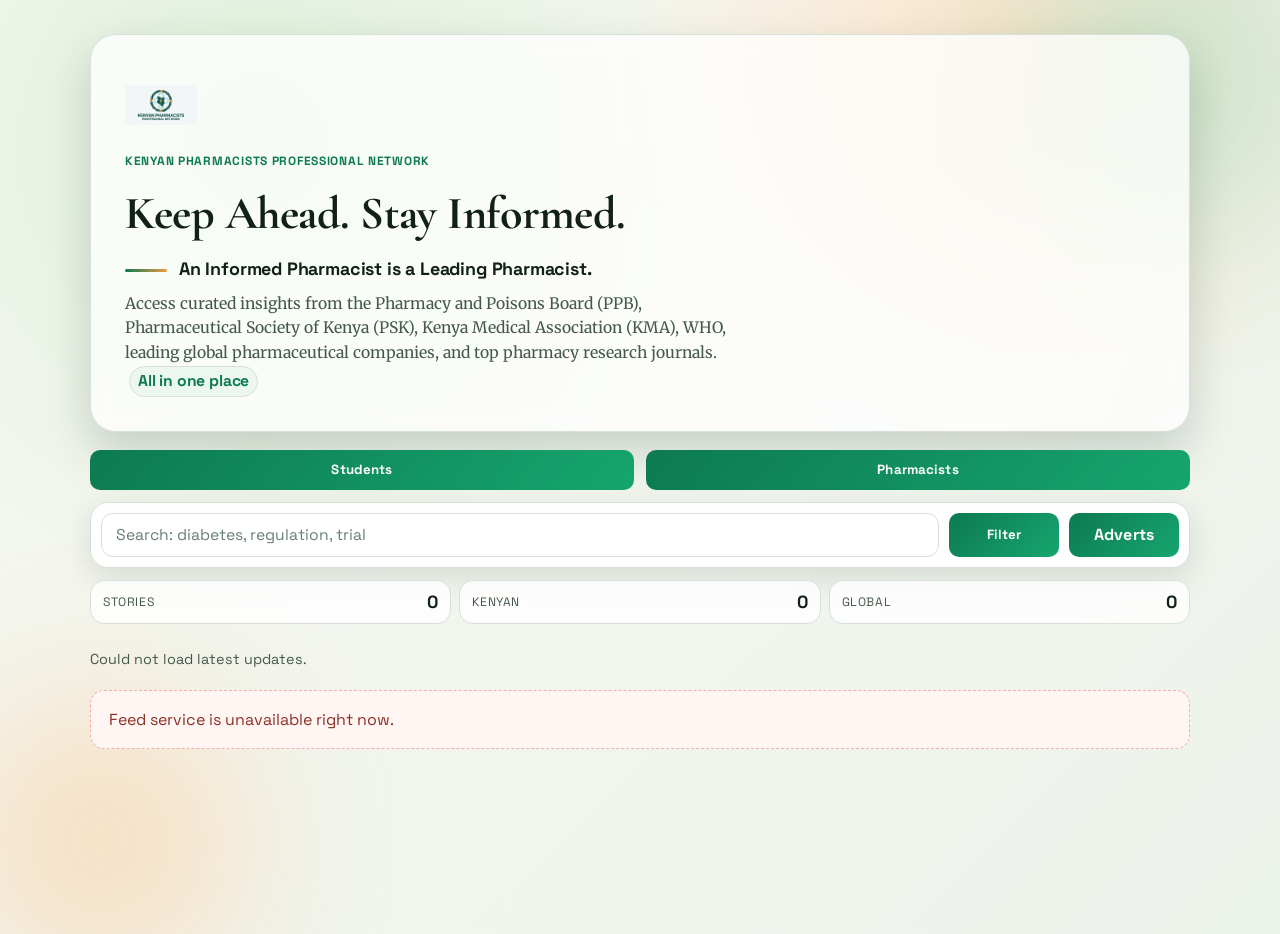
==== index.html @ 062c980a "Initial commit" ====
<!doctype html>
<html lang="en">
  <head>
    <meta charset="UTF-8" />
    <meta name="viewport" content="width=device-width, initial-scale=1.0" />
    <title>Kenyan Pharmacists Professional Network</title>
    <link rel="icon" type="image/x-icon" href="logo/logo.ico" />
    <link rel="icon" type="image/png" sizes="32x32" href="logo/logo.png" />
    <link rel="apple-touch-icon" href="logo/logo.png" />
    <link rel="stylesheet" href="styles.css" />
  </head>
  <body class="is-loading">
    <div id="preloader" class="preloader" aria-hidden="true">
      <div class="preloader-panel">
        <p class="preloader-kicker">Kenyan Pharmacists Network</p>
        <h2>Preparing live pharmacy intelligence</h2>
        <div class="preloader-track" role="presentation">
          <span class="preloader-fill"></span>
        </div>
      </div>
    </div>

    <div id="scrollProgress" class="scroll-progress" aria-hidden="true"></div>
    <div class="bg-shape bg-shape-1"></div>
    <div class="bg-shape bg-shape-2"></div>

    <header class="hero reveal-block">
      <div class="site-brand" aria-label="Site brand">
        <img class="site-brand-logo" src="logo/logo.png" alt="Kenyan Pharmacists Professional Network logo" width="48" height="48" />
      </div>
      <p class="hero-kicker">Kenyan Pharmacists Professional Network</p>
      <h1>Keep Ahead. Stay Informed.</h1>
      <h2>An Informed Pharmacist is a Leading Pharmacist.</h2>
      <p class="hero-text">
        Access curated insights from the Pharmacy and Poisons Board (PPB), Pharmaceutical Society of Kenya (PSK), Kenya Medical Association (KMA), WHO, leading global pharmaceutical companies, and top pharmacy research journals.<span class="hero-highlight">All in one place</span>
      </p>

    </header>

    <section class="entry-row reveal-block" aria-label="Student and pharmacist resources">
      <section class="student-entry" aria-label="Student resources">
        <button
          id="studentsToggleBtn"
          class="btn btn-students"
          type="button"
          aria-expanded="false"
          aria-controls="studentsPanel"
        >
          Students
        </button>

        <div id="studentsPanel" class="students-panel" hidden>
          <p class="students-kicker">Student quick links</p>
          <div class="students-grid">
            <a
              class="students-link"
              href="https://kephsaresearchhub.co.ke"
              target="_blank"
              rel="noopener noreferrer"
            >
              <span class="students-title">KEPhSA Research Hub</span>
              <span class="students-desc">Research updates, student resources, and pharmacy insights.</span>
            </a>

            <a class="students-link" href="https://kephsa.com" target="_blank" rel="noopener noreferrer">
              <span class="students-title">KEPhSA</span>
              <span class="students-desc">Official site for news, initiatives, and membership information.</span>
            </a>
          </div>
        </div>
      </section>

      <section class="student-entry" aria-label="Pharmacist resources">
        <button
          id="pharmacistsToggleBtn"
          class="btn btn-students"
          type="button"
          aria-expanded="false"
          aria-controls="pharmacistsPanel"
        >
          Pharmacists
        </button>

        <div id="pharmacistsPanel" class="students-panel" hidden>
          <p class="students-kicker">Pharmacist quick links</p>
          <div class="students-grid">
            <a class="students-link" href="https://psk.or.ke" target="_blank" rel="noopener noreferrer">
              <span class="students-title">Pharmaceutical Society of Kenya (PSK)</span>
              <span class="students-desc">Professional updates, events, and member resources.</span>
            </a>

            <a
              class="students-link"
              href="https://web.pharmacyboardkenya.org/"
              target="_blank"
              rel="noopener noreferrer"
            >
              <span class="students-title">Pharmacy and Poisons Board (PPB)</span>
              <span class="students-desc">Regulatory portal and official board information.</span>
            </a>

            <a class="students-link" href="https://kpa.or.ke/" target="_blank" rel="noopener noreferrer">
              <span class="students-title">Kenya Pharmaceutical Association (KPA)</span>
              <span class="students-desc">Industry news, advocacy, and sector initiatives.</span>
            </a>
          </div>
        </div>
      </section>
    </section>

    <main class="container reveal-block">
      <section class="toolbar reveal-block" aria-label="Search and filters">
        <div class="toolbar-search-wrap">
          <label class="sr-only" for="searchInput">Search</label>
          <input id="searchInput" class="toolbar-search" type="text" placeholder="Search: diabetes, regulation, trial" />
        </div>
        <button id="filterToggleBtn" class="btn btn-filter" type="button" aria-expanded="false" aria-controls="filterMenu">
          Filter
        </button>

        <a class="btn btn-filter" href="adverts.html">Adverts</a>

        <div id="filterMenu" class="filter-menu" role="dialog" aria-label="Filter options" hidden>
          <div class="filter-menu-head">
            <p class="controls-kicker">Filter by</p>
            <button id="closeFilterBtn" class="menu-close" type="button" aria-label="Close filters">Close</button>
          </div>

          <div class="filter-grid">
            <div class="field">
              <label for="categorySelect">Category</label>
              <select id="categorySelect">
                <option value="all">All categories</option>
              </select>
            </div>

            <div class="field">
              <label for="sourceSelect">Source</label>
              <select id="sourceSelect">
                <option value="all">All sources</option>
              </select>
            </div>

            <div class="field">
              <label for="regionSelect">Region</label>
              <select id="regionSelect">
                <option value="all">Kenyan + Global</option>
                <option value="kenyan">Kenyan</option>
                <option value="global">Global</option>
              </select>
            </div>

            <div class="field">
              <label for="dateFromInput">
                From date
                <span class="label-hint">dd/mm/yyyy</span>
              </label>
              <input id="dateFromInput" type="date" />
            </div>

            <div class="field">
              <label for="dateToInput">
                To date
                <span class="label-hint">dd/mm/yyyy</span>
              </label>
              <input id="dateToInput" type="date" />
            </div>
          </div>

          <div class="filter-actions">
            <button id="resetFiltersBtn" class="btn btn-ghost" type="button">Reset</button>
            <button id="applyFiltersBtn" class="btn" type="button">Apply filters</button>
          </div>
        </div>
      </section>

      <section class="quick-meta reveal-block" aria-label="Feed insights">
        <div class="meta-pill">
          <span class="meta-label">Stories</span>
          <strong id="storyCount">0</strong>
        </div>
        <div class="meta-pill">
          <span class="meta-label">Kenyan</span>
          <strong id="kenyanCount">0</strong>
        </div>
        <div class="meta-pill">
          <span class="meta-label">Global</span>
          <strong id="globalCount">0</strong>
        </div>
      </section>

      <section class="status-row reveal-block">
        <p id="statusText">Loading latest updates...</p>
        <p id="updatedText"></p>
      </section>

      <section id="newsFeed" class="news-grid reveal-block" aria-live="polite"></section>
    </main>

    <template id="cardTemplate">
      <article class="news-card">
        <div class="card-top">
          <span class="category"></span>
          <time class="published"></time>
        </div>
        <h2 class="title"></h2>
        <p class="overview"></p>
        <div class="card-bottom">
          <span class="source-line">
            <span class="source"></span>
            <span class="region"></span>
          </span>
          <a class="read-link" target="_blank" rel="noopener noreferrer">Read story</a>
        </div>
      </article>
    </template>

    <button id="backToTopBtn" class="back-to-top" type="button" aria-label="Back to top">
      Top
    </button>

    <script src="app.js"></script>
  </body>
</html>
---- styles.css ----
@import url("https://fonts.googleapis.com/css2?family=Space+Grotesk:wght@400;500;700&family=Merriweather:wght@400;700&family=Cormorant+Garamond:wght@600;700&display=swap");

:root {
  --bg: #f6f7f1;
  --bg-alt: #ecf3eb;
  --text: #112018;
  --muted: #45584c;
  --brand: #0d7a52;
  --brand-2: #f09a3e;
  --card: #ffffff;
  --border: #d5e0d8;
  --shadow: 0 10px 30px rgba(16, 44, 28, 0.12);
  --shadow-strong: 0 20px 45px rgba(16, 44, 28, 0.18);
  --chip: #edf7f1;
  --kenya-accent: #0f8f5d;
  --global-accent: #1575bf;
  --radius-xl: 26px;
  --radius-lg: 18px;
  --radius-md: 14px;
  --space-xs: 8px;
  --space-sm: 12px;
  --space-md: 18px;
  --space-lg: 26px;
  --space-xl: 38px;
}

* {
  box-sizing: border-box;
}

body {
  margin: 0;
  min-height: 100vh;
  font-family: "Space Grotesk", sans-serif;
  color: var(--text);
  background:
    radial-gradient(circle at 20% 15%, #deefd9 0, transparent 35%),
    radial-gradient(circle at 80% 5%, #ffe5cb 0, transparent 30%),
    linear-gradient(135deg, var(--bg), var(--bg-alt));
  position: relative;
  overflow-x: hidden;
}

html {
  scroll-behavior: smooth;
}

body.is-loading {
  overflow: hidden;
}

.scroll-progress {
  position: fixed;
  top: 0;
  left: 0;
  height: 4px;
  width: 0;
  z-index: 30;
  background: linear-gradient(90deg, var(--brand), var(--brand-2));
  box-shadow: 0 2px 12px rgba(13, 122, 82, 0.5);
  transition: width 0.08s linear;
}

.preloader {
  position: fixed;
  inset: 0;
  z-index: 50;
  display: grid;
  place-items: center;
  background:
    radial-gradient(circle at 15% 20%, rgba(154, 218, 185, 0.4) 0, transparent 35%),
    radial-gradient(circle at 80% 12%, rgba(255, 196, 138, 0.45) 0, transparent 33%),
    linear-gradient(135deg, #f7f8f3, #ebf5eb);
  opacity: 1;
  visibility: visible;
  contain: layout paint;
  will-change: opacity;
  transition: opacity 0.55s ease, visibility 0.55s ease;
}

.preloader.is-hidden {
  opacity: 0;
  visibility: hidden;
  pointer-events: none;
}

.preloader-panel {
  width: min(520px, 90vw);
  padding: 28px;
  border-radius: 20px;
  border: 1px solid var(--border);
  background: rgba(255, 255, 255, 0.86);
  box-shadow: var(--shadow-strong);
  will-change: transform, opacity;
  transform: translateZ(0);
  animation: rise 0.8s cubic-bezier(0.2, 0.9, 0.2, 1);
}

.preloader-kicker {
  margin: 0 0 8px;
  text-transform: uppercase;
  letter-spacing: 0.09em;
  color: var(--brand);
  font-weight: 700;
  font-size: 0.72rem;
}

.preloader-panel h2 {
  margin: 0 0 16px;
  font-size: clamp(1.05rem, 2.4vw, 1.6rem);
}

.preloader-track {
  width: 100%;
  height: 10px;
  border-radius: 999px;
  background: #e6efe8;
  border: 1px solid #d4e2d7;
  overflow: hidden;
}

.preloader-fill {
  display: block;
  height: 100%;
  width: 35%;
  border-radius: inherit;
  background: linear-gradient(90deg, var(--brand), #2abb86, var(--brand-2));
  will-change: transform;
  transform: translateZ(0);
  animation: loadSweep 1.2s linear infinite;
}

.preloader.is-hidden .preloader-fill {
  animation: none;
}

.bg-shape {
  position: fixed;
  z-index: -1;
  border-radius: 999px;
  filter: blur(80px);
  opacity: 0.45;
  animation: drift 14s ease-in-out infinite alternate;
}

.bg-shape-1 {
  width: 320px;
  height: 320px;
  background: #9adab9;
  top: -80px;
  right: -40px;
}

.bg-shape-2 {
  width: 280px;
  height: 280px;
  background: #ffc48a;
  bottom: -80px;
  left: -40px;
  animation-delay: 2s;
}

.hero {
  width: min(1100px, 92%);
  margin: 34px auto 18px;
  padding: clamp(22px, 2.8vw, 34px);
  border: 1px solid var(--border);
  background: rgba(255, 255, 255, 0.74);
  backdrop-filter: blur(10px);
  border-radius: var(--radius-xl);
  box-shadow: var(--shadow-strong);
  animation: rise 0.8s ease;
  display: grid;
  gap: 12px;
}

.site-brand {
  display: inline-flex;
  align-items: center;
  gap: 0;
  width: fit-content;
  padding: 0;
}

.site-brand-logo {
  width: clamp(52px, 6vw, 72px);
  height: clamp(52px, 6vw, 72px);
  border-radius: 0;
  object-fit: contain;
  object-position: center;
}

.site-brand-name {
  font-size: 0.82rem;
  font-weight: 700;
  color: var(--brand);
  letter-spacing: 0.01em;
  text-transform: uppercase;
}

.hero-kicker {
  margin: 0 0 var(--space-xs);
  color: var(--brand);
  font-weight: 700;
  letter-spacing: 0.06em;
  text-transform: uppercase;
  font-size: 0.75rem;
}

.hero h1 {
  margin: 0 0 var(--space-xs);
  font-family: "Cormorant Garamond", serif;
  font-size: clamp(2.1rem, 3.6vw, 3.75rem);
  font-weight: 700;
  line-height: 1.06;
  letter-spacing: -0.01em;
  text-wrap: balance;
}

.hero h2 {
  margin: 0;
  font-family: "Space Grotesk", sans-serif;
  font-size: clamp(1.05rem, 1.4vw, 1.5rem);
  font-weight: 700;
  line-height: 1.22;
  letter-spacing: -0.01em;
  color: var(--text);
  position: relative;
}

.hero h2::before {
  content: "";
  display: inline-block;
  width: 42px;
  height: 3px;
  border-radius: 999px;
  background: linear-gradient(90deg, var(--brand), var(--brand-2));
  margin-right: 12px;
  transform: translateY(-3px);
}

.hero-text {
  margin: 0;
  color: var(--muted);
  max-width: 62ch;
  font-family: "Merriweather", serif;
  font-size: 0.98rem;
  line-height: 1.58;
}

.hero-highlight {
  display: inline-block;
  margin-left: 4px;
  padding: 0.12em 0.5em;
  border-radius: 999px;
  background: var(--chip);
  border: 1px solid var(--border);
  color: var(--brand);
  font-family: "Space Grotesk", sans-serif;
  font-weight: 700;
  letter-spacing: -0.01em;
  white-space: nowrap;
}

.container {
  width: min(1100px, 92%);
  margin: 0 auto var(--space-xl);
}

.entry-row {
  width: min(1100px, 92%);
  margin: 0 auto var(--space-sm);
  display: grid;
  grid-template-columns: repeat(2, minmax(0, 1fr));
  gap: 12px;
  align-items: start;
}

.student-entry {
  display: grid;
  justify-items: stretch;
  gap: 12px;
}

.btn-students {
  width: 100%;
  min-width: 0;
  height: 44px;
}

.students-panel {
  width: 100%;
  border: 1px solid var(--border);
  border-radius: var(--radius-lg);
  background: rgba(255, 255, 255, 0.86);
  box-shadow: var(--shadow);
  backdrop-filter: blur(8px);
  padding: 14px;
  animation: controlsSlide 0.25s ease;
}

.students-kicker {
  margin: 0 0 10px;
  text-transform: uppercase;
  letter-spacing: 0.08em;
  font-size: 0.72rem;
  font-weight: 800;
  color: var(--brand);
}

.students-grid {
  display: grid;
  grid-template-columns: repeat(2, minmax(0, 1fr));
  gap: 10px;
}

.students-link {
  display: grid;
  gap: 6px;
  padding: 12px 12px;
  border-radius: 14px;
  background: #fff;
  border: 1px solid rgba(213, 224, 216, 0.9);
  text-decoration: none;
  transition: transform 0.2s ease, box-shadow 0.2s ease, border-color 0.2s ease;
}

.students-link:hover {
  transform: translateY(-2px);
  box-shadow: 0 12px 26px rgba(16, 44, 28, 0.12);
  border-color: rgba(13, 122, 82, 0.35);
}

.students-link:focus-visible {
  outline: 3px solid rgba(13, 122, 82, 0.28);
  outline-offset: 3px;
}

.students-title {
  color: var(--text);
  font-weight: 800;
  letter-spacing: -0.01em;
}

.students-desc {
  color: var(--muted);
  font-size: 0.9rem;
  line-height: 1.5;
}

.toolbar {
  position: static;
  background: rgba(255, 255, 255, 0.86);
  border: 1px solid var(--border);
  border-radius: var(--radius-lg);
  padding: 10px;
  box-shadow: var(--shadow);
  backdrop-filter: blur(8px);
  display: grid;
  grid-template-columns: 1fr auto auto;
  gap: 10px;
  transition: transform 0.22s ease, opacity 0.2s ease;
}

.toolbar-search-wrap {
  min-width: 0;
}

.toolbar-search {
  width: 100%;
  height: 44px;
  border: 1px solid var(--border);
  border-radius: 12px;
  padding: 0 14px;
  background: #fff;
  color: var(--text);
  font-family: inherit;
  font-size: 0.98rem;
}

.toolbar-search::placeholder {
  color: #678073;
}

.filter-menu {
  grid-column: 1 / -1;
  border-top: 1px dashed #d5e6dc;
  padding-top: 12px;
  animation: controlsSlide 0.25s ease;
}

.filter-menu-head {
  display: flex;
  justify-content: space-between;
  align-items: center;
  margin-bottom: 10px;
}

.menu-close {
  border: 1px solid #c8d8ce;
  border-radius: 10px;
  background: #fff;
  color: #2e5142;
  height: 34px;
  padding: 0 12px;
  font-family: inherit;
  font-weight: 600;
  cursor: pointer;
}

.filter-grid {
  display: grid;
  grid-template-columns: repeat(5, minmax(0, 1fr));
  gap: var(--space-sm);
}

.filter-actions {
  margin-top: 12px;
  display: flex;
  justify-content: flex-end;
  gap: 10px;
}

.controls-kicker {
  margin: 0 0 4px;
  text-transform: uppercase;
  letter-spacing: 0.07em;
  font-size: 0.67rem;
  font-weight: 700;
  color: var(--brand);
}

.field {
  display: grid;
  gap: 6px;
  padding: 8px;
  border-radius: 12px;
  background: rgba(255, 255, 255, 0.72);
  border: 1px solid #e3ece6;
  transition: transform 0.2s ease, border-color 0.2s ease, box-shadow 0.2s ease;
}

.field:hover,
.field:focus-within {
  transform: translateY(-1px);
  border-color: #b7d6c3;
  box-shadow: 0 6px 14px rgba(17, 32, 24, 0.08);
}

label {
  display: flex;
  align-items: center;
  justify-content: space-between;
  font-weight: 600;
  font-size: 0.8rem;
  letter-spacing: 0.02em;
  color: #355246;
}

.label-hint {
  font-size: 0.68rem;
  color: #5e7267;
  letter-spacing: 0.03em;
  text-transform: uppercase;
}

input,
select {
  height: 40px;
  border: 1px solid var(--border);
  border-radius: 10px;
  padding: 0 12px;
  background: #fff;
  color: var(--text);
  font-family: inherit;
  font-size: 0.92rem;
  transition: border-color 0.2s ease, box-shadow 0.2s ease;
}

input:focus,
select:focus {
  outline: none;
  border-color: #86c9ab;
  box-shadow: 0 0 0 3px rgba(95, 186, 141, 0.22);
}

.btn {
  display: inline-grid;
  place-items: center;
  text-decoration: none;
  align-self: center;
  height: 40px;
  min-width: 130px;
  border: 0;
  border-radius: 10px;
  font-family: inherit;
  font-weight: 700;
  letter-spacing: 0.01em;
  background: linear-gradient(135deg, var(--brand), #16a56f);
  color: #fff;
  cursor: pointer;
  transition: transform 0.2s ease, filter 0.2s ease;
  margin-bottom: 0;
}

.btn:hover {
  transform: translateY(-1px);
  filter: brightness(1.04);
}

.btn:active {
  transform: translateY(0);
}

.btn-filter {
  min-width: 110px;
  height: 44px;
}

.btn-ghost {
  background: #fff;
  color: #1d4736;
  border: 1px solid #bfd6c8;
}

.sr-only {
  position: absolute;
  width: 1px;
  height: 1px;
  padding: 0;
  margin: -1px;
  overflow: hidden;
  clip: rect(0, 0, 0, 0);
  border: 0;
}

.status-row {
  margin: var(--space-sm) 0 var(--space-xs);
  display: flex;
  justify-content: space-between;
  gap: var(--space-sm);
  flex-wrap: wrap;
  color: var(--muted);
  font-size: 0.9rem;
}

.quick-meta {
  margin-top: var(--space-sm);
  display: grid;
  grid-template-columns: repeat(3, minmax(0, 1fr));
  gap: var(--space-xs);
}

.meta-pill {
  background: rgba(255, 255, 255, 0.8);
  border: 1px solid var(--border);
  border-radius: var(--radius-md);
  padding: 10px 12px;
  display: flex;
  justify-content: space-between;
  align-items: center;
  transition: transform 0.2s ease, box-shadow 0.2s ease;
}

.meta-pill:hover {
  transform: translateY(-2px);
  box-shadow: 0 8px 20px rgba(17, 32, 24, 0.1);
}

.meta-label {
  font-size: 0.76rem;
  text-transform: uppercase;
  letter-spacing: 0.05em;
  color: var(--muted);
}

.meta-pill strong {
  font-size: 1.1rem;
}

.news-grid {
  display: grid;
  grid-template-columns: repeat(3, minmax(0, 1fr));
  gap: var(--space-sm);
  align-items: start;
}

.news-card {
  background: var(--card);
  border: 1px solid var(--border);
  border-top: 3px solid #bfd8ca;
  border-radius: var(--radius-lg);
  padding: clamp(16px, 1.8vw, 22px);
  display: grid;
  grid-template-rows: auto auto 1fr auto;
  gap: 10px;
  box-shadow: var(--shadow);
  opacity: 0;
  transform: translateY(16px) scale(0.985);
  transition: transform 0.38s ease, opacity 0.38s ease, box-shadow 0.25s ease, border-color 0.25s ease;
}

.news-card.in-view {
  opacity: 1;
  transform: translateY(0) scale(1);
}

.news-card:hover {
  transform: translateY(-4px);
  box-shadow: var(--shadow-strong);
  border-color: rgba(69, 88, 76, 0.28);
}

.news-card:focus-within {
  box-shadow: var(--shadow-strong);
  border-color: rgba(13, 122, 82, 0.45);
}

.news-card:nth-child(3n + 2) {
  margin-top: 10px;
}

.news-card:nth-child(3n + 3) {
  margin-top: 18px;
}

.news-card.region-kenyan {
  border-top-color: var(--kenya-accent);
}

.news-card.region-global {
  border-top-color: var(--global-accent);
}

.news-card.category-research {
  background: linear-gradient(180deg, #fbfefc 0%, #ffffff 36%);
}

.news-card.category-kenya-industry,
.news-card.category-kenya-regulators,
.news-card.category-kenya-professional-bodies {
  background: linear-gradient(180deg, #f8fdf9 0%, #ffffff 32%);
}

.card-top,
.card-bottom {
  display: flex;
  align-items: center;
  justify-content: space-between;
  gap: var(--space-xs);
}

.card-top {
  flex-wrap: wrap;
  row-gap: 6px;
}

.card-bottom {
  align-self: end;
  padding-top: 10px;
  border-top: 1px solid rgba(213, 224, 216, 0.8);
}

.category {
  display: inline-block;
  font-size: 0.7rem;
  font-weight: 700;
  letter-spacing: 0.05em;
  text-transform: uppercase;
  background: #dff3e9;
  color: #0f6f4b;
  padding: 5px 8px;
  border-radius: 999px;
}

.published,
.source,
.region {
  font-size: 0.76rem;
  color: var(--muted);
}

.source-line {
  display: inline-flex;
  align-items: center;
  gap: 8px;
}

.region {
  text-transform: uppercase;
  letter-spacing: 0.03em;
  font-size: 0.7rem;
  font-weight: 700;
  color: #0f6f4b;
  background: var(--chip);
  border: 1px solid #cde4d6;
  border-radius: 999px;
  padding: 4px 7px;
}

.title {
  margin: 0;
  font-size: clamp(1.08rem, 1.15vw, 1.3rem);
  font-weight: 700;
  line-height: 1.22;
  letter-spacing: -0.01em;
  text-wrap: balance;
}

.overview {
  margin: 0;
  color: #2a3d32;
  font-family: "Merriweather", serif;
  font-size: 0.88rem;
  line-height: 1.6;
  text-wrap: pretty;
}

.read-link {
  text-decoration: none;
  color: #0f6f4b;
  font-weight: 700;
  position: relative;
}

.read-link:focus-visible {
  outline: 3px solid rgba(13, 122, 82, 0.32);
  outline-offset: 3px;
  border-radius: 8px;
}

.read-link:hover {
  text-decoration: underline;
}

.back-to-top {
  position: fixed;
  right: 18px;
  bottom: 18px;
  border: 1px solid #b6d7c4;
  background: rgba(255, 255, 255, 0.9);
  color: #0f6f4b;
  font-weight: 700;
  border-radius: 999px;
  width: 52px;
  height: 52px;
  cursor: pointer;
  box-shadow: var(--shadow);
  z-index: 12;
  opacity: 0;
  transform: translateY(10px);
  pointer-events: none;
  transition: opacity 0.25s ease, transform 0.25s ease;
}

.back-to-top.is-visible {
  opacity: 1;
  transform: translateY(0);
  pointer-events: auto;
}

.reveal-block {
  opacity: 0;
  transform: translateY(16px);
  transition: opacity 0.55s ease, transform 0.55s ease;
}

.reveal-block.in-view {
  opacity: 1;
  transform: translateY(0);
}

.empty,
.error {
  grid-column: 1 / -1;
  border-radius: var(--radius-md);
  padding: var(--space-md);
  border: 1px dashed var(--border);
  background: #fff;
  color: var(--muted);
}

.error {
  border-color: #efb0a8;
  background: #fff5f3;
  color: #8b3024;
}

@keyframes rise {
  from {
    transform: translateY(10px);
    opacity: 0;
  }
  to {
    transform: translateY(0);
    opacity: 1;
  }
}

@keyframes drift {
  from {
    transform: translateY(0) translateX(0);
  }
  to {
    transform: translateY(20px) translateX(-16px);
  }
}

@keyframes loadSweep {
  from {
    transform: translate3d(-140%, 0, 0);
  }
  to {
    transform: translate3d(320%, 0, 0);
  }
}

@keyframes controlsSlide {
  from {
    opacity: 0;
    transform: translateY(8px);
  }
  to {
    opacity: 1;
    transform: translateY(0);
  }
}

@media (prefers-reduced-motion: reduce) {
  html {
    scroll-behavior: auto;
  }

  *,
  *::before,
  *::after {
    animation: none !important;
    transition: none !important;
  }

  .reveal-block,
  .news-card {
    opacity: 1;
    transform: none;
  }
}

@media (max-width: 980px) {
  .hero {
    margin-top: 24px;
  }

  .filter-grid {
    grid-template-columns: repeat(3, minmax(0, 1fr));
  }

  .filter-actions {
    justify-content: stretch;
  }

  .filter-actions .btn {
    flex: 1;
  }

  .back-to-top {
    right: 14px;
    bottom: 14px;
  }

  .quick-meta {
    grid-template-columns: 1fr;
  }

  .news-grid {
    grid-template-columns: repeat(2, minmax(0, 1fr));
  }

  .news-card:nth-child(3n + 2),
  .news-card:nth-child(3n + 3) {
    margin-top: 0;
  }

  .news-card:nth-child(even) {
    margin-top: 10px;
  }
}

@media (max-width: 720px) {
  .hero {
    padding: 20px;
    border-radius: var(--radius-lg);
  }

  .site-brand {
    gap: 0;
    padding: 0;
  }

  .site-brand-logo {
    width: 52px;
    height: 52px;
  }

  .site-brand-name {
    font-size: 0.72rem;
  }

  .entry-row {
    grid-template-columns: 1fr;
  }

  .students-grid {
    grid-template-columns: 1fr;
  }

  .toolbar {
    grid-template-columns: 1fr;
    position: static;
  }

  .btn-filter {
    width: 100%;
  }

  .filter-grid {
    grid-template-columns: 1fr;
  }

  .field {
    padding: 8px;
  }

  .news-grid {
    grid-template-columns: 1fr;
  }

  .news-card:nth-child(even) {
    margin-top: 0;
  }
}
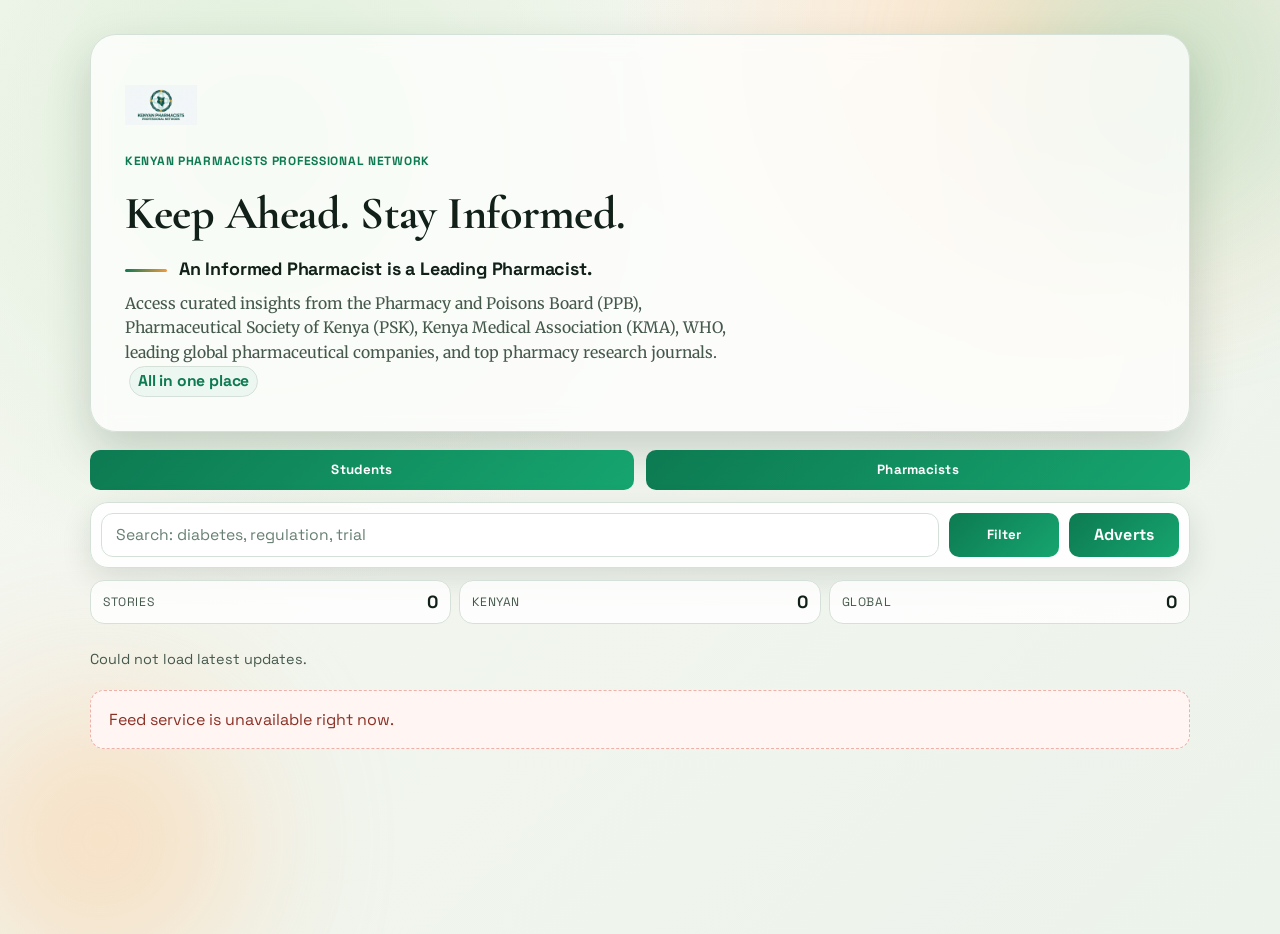
==== commit c64f8c98: "Enhance UI performance and responsiveness with viewport-based optimizations and improved loading beh" ====
--- a/index.html
+++ b/index.html
@@ -4,6 +4,9 @@
     <meta charset="UTF-8" />
     <meta name="viewport" content="width=device-width, initial-scale=1.0" />
     <title>Kenyan Pharmacists Professional Network</title>
+    <link rel="preconnect" href="https://fonts.googleapis.com" />
+    <link rel="preconnect" href="https://fonts.gstatic.com" crossorigin />
+    <link rel="stylesheet" href="https://fonts.googleapis.com/css2?family=Space+Grotesk:wght@400;500;700&family=Merriweather:wght@400;700&family=Cormorant+Garamond:wght@600;700&display=swap" />
     <link rel="icon" type="image/x-icon" href="logo/logo.ico" />
     <link rel="icon" type="image/png" sizes="32x32" href="logo/logo.png" />
     <link rel="apple-touch-icon" href="logo/logo.png" />
@@ -219,6 +222,6 @@
       Top
     </button>
 
-    <script src="app.js"></script>
+    <script src="app.js" defer></script>
   </body>
 </html>
--- a/styles.css
+++ b/styles.css
@@ -1,5 +1,3 @@
-@import url("https://fonts.googleapis.com/css2?family=Space+Grotesk:wght@400;500;700&family=Merriweather:wght@400;700&family=Cormorant+Garamond:wght@600;700&display=swap");
-
 :root {
   --bg: #f6f7f1;
   --bg-alt: #ecf3eb;
@@ -595,6 +593,8 @@
   grid-template-rows: auto auto 1fr auto;
   gap: 10px;
   box-shadow: var(--shadow);
+  content-visibility: auto;
+  contain-intrinsic-size: 280px;
   opacity: 0;
   transform: translateY(16px) scale(0.985);
   transition: transform 0.38s ease, opacity 0.38s ease, box-shadow 0.25s ease, border-color 0.25s ease;
@@ -886,6 +886,16 @@
 }
 
 @media (max-width: 720px) {
+  .bg-shape {
+    display: none;
+  }
+
+  .hero,
+  .students-panel,
+  .toolbar {
+    backdrop-filter: none;
+  }
+
   .hero {
     padding: 20px;
     border-radius: var(--radius-lg);
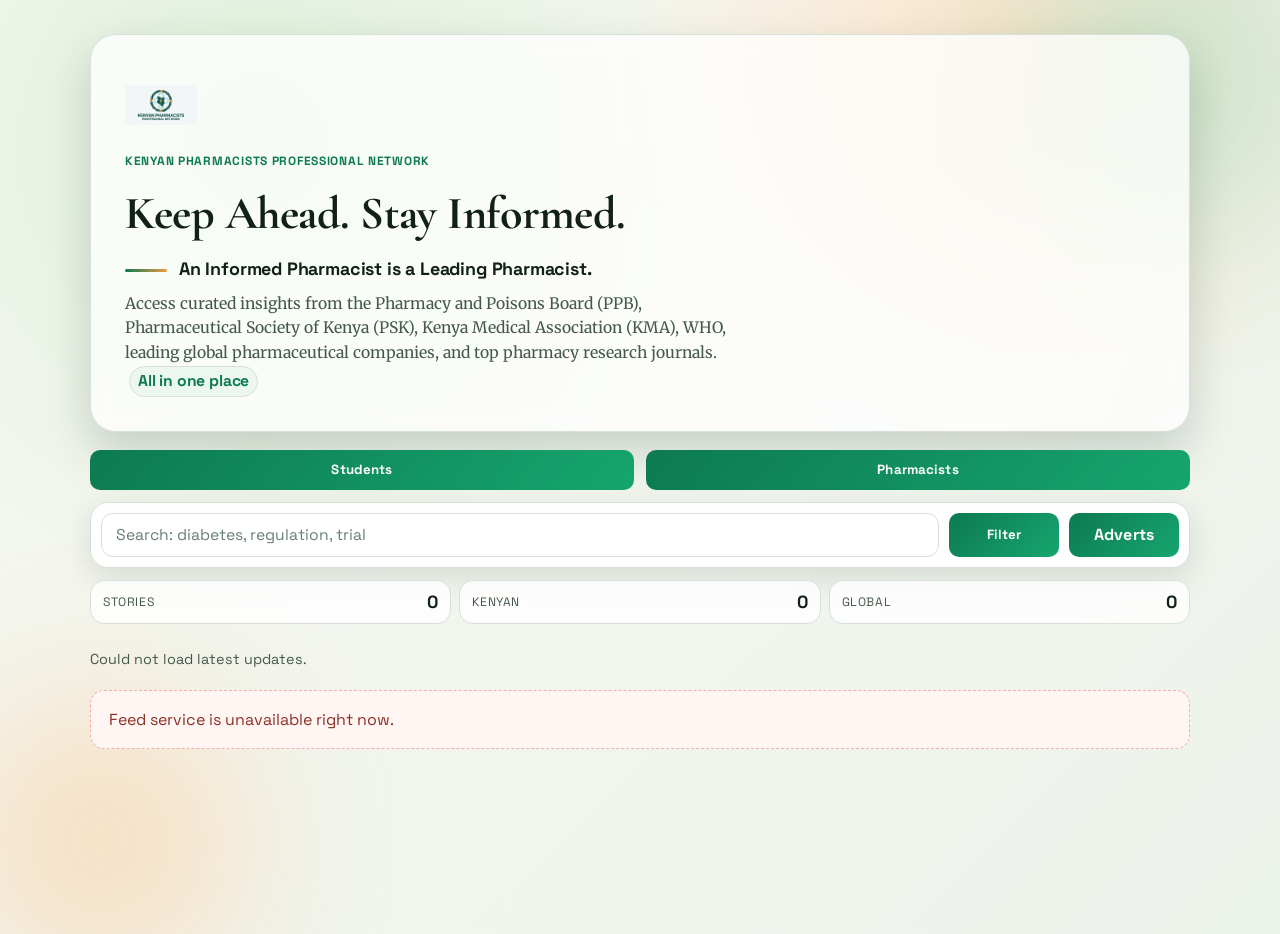
==== commit 8d5254a5: "Sync frontend from public" ====
--- a/index.html
+++ b/index.html
@@ -11,6 +11,13 @@
     <link rel="icon" type="image/png" sizes="32x32" href="logo/logo.png" />
     <link rel="apple-touch-icon" href="logo/logo.png" />
     <link rel="stylesheet" href="styles.css" />
+    <script type="text/javascript">
+    (function(c,l,a,r,i,t,y){
+        c[a]=c[a]||function(){(c[a].q=c[a].q||[]).push(arguments)};
+        t=l.createElement(r);t.async=1;t.src="https://www.clarity.ms/tag/"+i;
+        y=l.getElementsByTagName(r)[0];y.parentNode.insertBefore(t,y);
+    })(window, document, "clarity", "script", "vz3d95rsrb");
+</script>
   </head>
   <body class="is-loading">
     <div id="preloader" class="preloader" aria-hidden="true">
--- a/styles.css
+++ b/styles.css
@@ -770,6 +770,17 @@
   transform: translateY(0);
 }
 
+body.compact-ui .reveal-block,
+body.compact-ui .news-card {
+  opacity: 1;
+  transform: none;
+  transition: none;
+}
+
+body.compact-ui .news-card {
+  box-shadow: 0 5px 14px rgba(16, 44, 28, 0.1);
+}
+
 .empty,
 .error {
   grid-column: 1 / -1;
@@ -886,6 +897,17 @@
 }
 
 @media (max-width: 720px) {
+  html {
+    scroll-behavior: auto;
+  }
+
+  *,
+  *::before,
+  *::after {
+    animation: none !important;
+    transition: none !important;
+  }
+
   .bg-shape {
     display: none;
   }
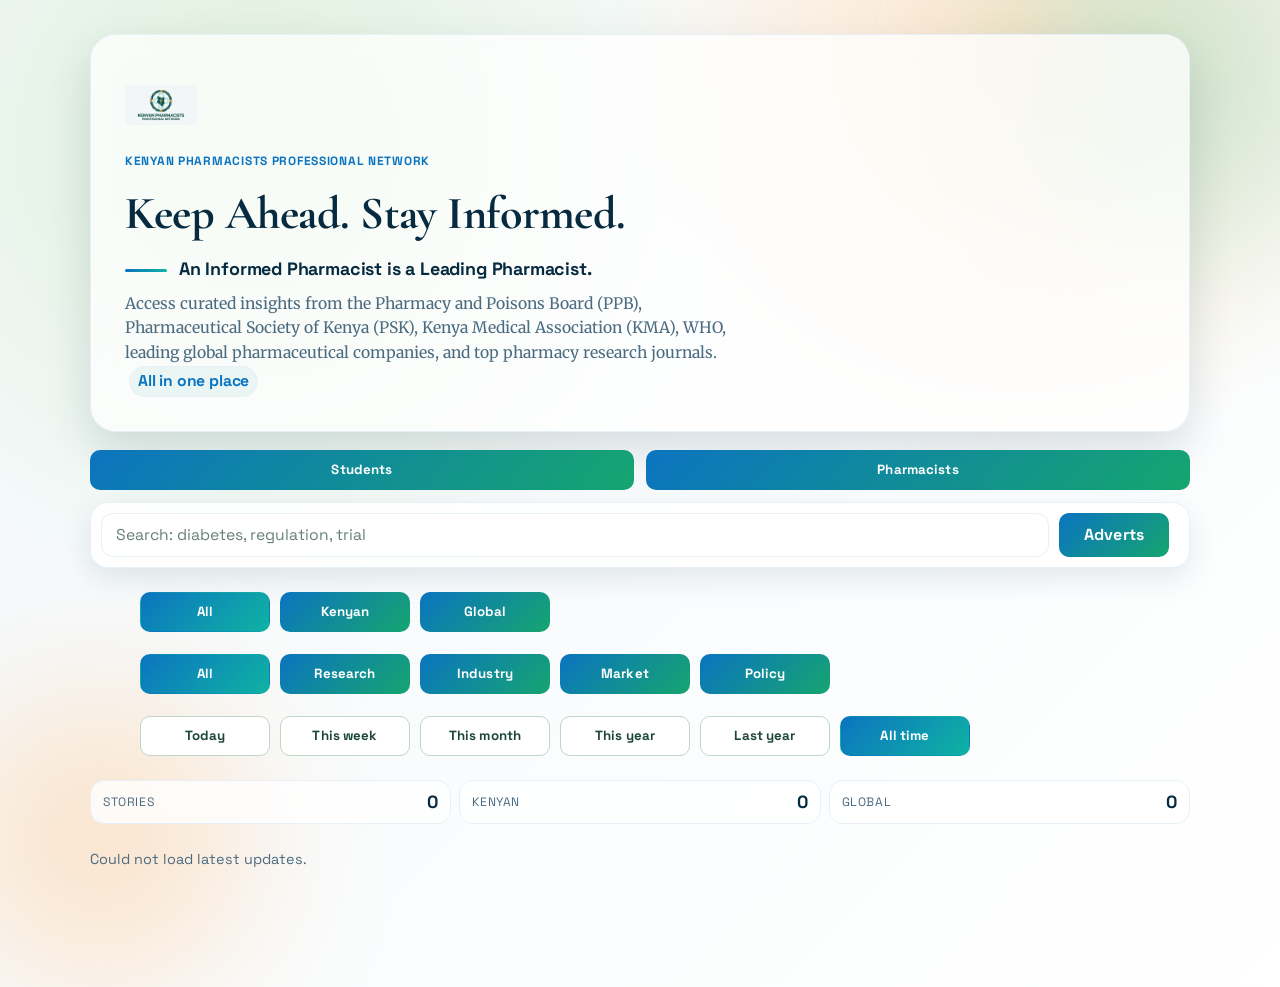
==== commit 09cb9590: "Add view count feature to adverts and news articles; remove preloader" ====
--- a/index.html
+++ b/index.html
@@ -3,6 +3,7 @@
   <head>
     <meta charset="UTF-8" />
     <meta name="viewport" content="width=device-width, initial-scale=1.0" />
+    <meta name="google-site-verification" content="-vKvIBFCNK1CF0ZwNQmNZYf9mYowX4U1xQOjuagtG-M" />
     <title>Kenyan Pharmacists Professional Network</title>
     <link rel="preconnect" href="https://fonts.googleapis.com" />
     <link rel="preconnect" href="https://fonts.gstatic.com" crossorigin />
@@ -19,17 +20,7 @@
     })(window, document, "clarity", "script", "vz3d95rsrb");
 </script>
   </head>
-  <body class="is-loading">
-    <div id="preloader" class="preloader" aria-hidden="true">
-      <div class="preloader-panel">
-        <p class="preloader-kicker">Kenyan Pharmacists Network</p>
-        <h2>Preparing live pharmacy intelligence</h2>
-        <div class="preloader-track" role="presentation">
-          <span class="preloader-fill"></span>
-        </div>
-      </div>
-    </div>
-
+  <body>
     <div id="scrollProgress" class="scroll-progress" aria-hidden="true"></div>
     <div class="bg-shape bg-shape-1"></div>
     <div class="bg-shape bg-shape-2"></div>
@@ -124,63 +115,32 @@
           <label class="sr-only" for="searchInput">Search</label>
           <input id="searchInput" class="toolbar-search" type="text" placeholder="Search: diabetes, regulation, trial" />
         </div>
-        <button id="filterToggleBtn" class="btn btn-filter" type="button" aria-expanded="false" aria-controls="filterMenu">
-          Filter
-        </button>
 
         <a class="btn btn-filter" href="adverts.html">Adverts</a>
-
-        <div id="filterMenu" class="filter-menu" role="dialog" aria-label="Filter options" hidden>
-          <div class="filter-menu-head">
-            <p class="controls-kicker">Filter by</p>
-            <button id="closeFilterBtn" class="menu-close" type="button" aria-label="Close filters">Close</button>
-          </div>
-
-          <div class="filter-grid">
-            <div class="field">
-              <label for="categorySelect">Category</label>
-              <select id="categorySelect">
-                <option value="all">All categories</option>
-              </select>
-            </div>
-
-            <div class="field">
-              <label for="sourceSelect">Source</label>
-              <select id="sourceSelect">
-                <option value="all">All sources</option>
-              </select>
-            </div>
-
-            <div class="field">
-              <label for="regionSelect">Region</label>
-              <select id="regionSelect">
-                <option value="all">Kenyan + Global</option>
-                <option value="kenyan">Kenyan</option>
-                <option value="global">Global</option>
-              </select>
-            </div>
-
-            <div class="field">
-              <label for="dateFromInput">
-                From date
-                <span class="label-hint">dd/mm/yyyy</span>
-              </label>
-              <input id="dateFromInput" type="date" />
-            </div>
-
-            <div class="field">
-              <label for="dateToInput">
-                To date
-                <span class="label-hint">dd/mm/yyyy</span>
-              </label>
-              <input id="dateToInput" type="date" />
-            </div>
-          </div>
-
-          <div class="filter-actions">
-            <button id="resetFiltersBtn" class="btn btn-ghost" type="button">Reset</button>
-            <button id="applyFiltersBtn" class="btn" type="button">Apply filters</button>
-          </div>
+      </section>
+
+      <section class="quick-filters reveal-block" aria-label="Quick filters">
+        <div class="filters-row region-filters" role="tablist" aria-label="Region filters">
+          <button type="button" class="btn btn-ghost region-btn" data-region="all">All</button>
+          <button type="button" class="btn region-btn" data-region="kenyan">Kenyan</button>
+          <button type="button" class="btn region-btn" data-region="global">Global</button>
+        </div>
+
+        <div class="filters-row category-filters" role="tablist" aria-label="Category filters">
+          <button type="button" class="btn btn-ghost category-btn" data-category="all">All</button>
+          <button type="button" class="btn category-btn" data-category="research">Research</button>
+          <button type="button" class="btn category-btn" data-category="industry">Industry</button>
+          <button type="button" class="btn category-btn" data-category="market">Market</button>
+          <button type="button" class="btn category-btn" data-category="policy">Policy</button>
+        </div>
+
+        <div class="filters-row date-filters" role="tablist" aria-label="Date presets">
+          <button type="button" class="btn btn-ghost date-btn" data-preset="today">Today</button>
+          <button type="button" class="btn btn-ghost date-btn" data-preset="this-week">This week</button>
+          <button type="button" class="btn btn-ghost date-btn" data-preset="this-month">This month</button>
+          <button type="button" class="btn btn-ghost date-btn" data-preset="this-year">This year</button>
+          <button type="button" class="btn btn-ghost date-btn" data-preset="last-year">Last year</button>
+          <button type="button" class="btn btn-ghost date-btn" data-preset="all-time">All time</button>
         </div>
       </section>
 
@@ -220,6 +180,13 @@
             <span class="source"></span>
             <span class="region"></span>
           </span>
+          <span class="views-line">
+            <svg xmlns="http://www.w3.org/2000/svg" width="16" height="16" viewBox="0 0 24 24" aria-hidden="true" focusable="false">
+              <path fill="currentColor" d="M12 5c-7 0-11 6-11 7s4 7 11 7 11-6 11-7-4-7-11-7zm0 11a4 4 0 1 1 0-8 4 4 0 0 1 0 8z" />
+              <circle cx="12" cy="12" r="2" fill="currentColor" />
+            </svg>
+            <span class="views-count">0</span>
+          </span>
           <a class="read-link" target="_blank" rel="noopener noreferrer">Read story</a>
         </div>
       </article>
--- a/styles.css
+++ b/styles.css
@@ -1,17 +1,17 @@
 :root {
-  --bg: #f6f7f1;
-  --bg-alt: #ecf3eb;
-  --text: #112018;
-  --muted: #45584c;
-  --brand: #0d7a52;
-  --brand-2: #f09a3e;
+  --bg: #f3f8fb;
+  --bg-alt: #ffffff;
+  --text: #062a3f;
+  --muted: #4b6b80;
+  --brand: #0b74c0;
+  --brand-2: #0fb3a3;
   --card: #ffffff;
-  --border: #d5e0d8;
-  --shadow: 0 10px 30px rgba(16, 44, 28, 0.12);
-  --shadow-strong: 0 20px 45px rgba(16, 44, 28, 0.18);
-  --chip: #edf7f1;
-  --kenya-accent: #0f8f5d;
-  --global-accent: #1575bf;
+  --border: #e6f0f6;
+  --shadow: 0 10px 30px rgba(11, 47, 67, 0.10);
+  --shadow-strong: 0 20px 45px rgba(11, 47, 67, 0.14);
+  --chip: #eaf6f4;
+  --kenya-accent: #0b74c0;
+  --global-accent: #0fb3a3;
   --radius-xl: 26px;
   --radius-lg: 18px;
   --radius-md: 14px;
@@ -59,79 +59,6 @@
   transition: width 0.08s linear;
 }
 
-.preloader {
-  position: fixed;
-  inset: 0;
-  z-index: 50;
-  display: grid;
-  place-items: center;
-  background:
-    radial-gradient(circle at 15% 20%, rgba(154, 218, 185, 0.4) 0, transparent 35%),
-    radial-gradient(circle at 80% 12%, rgba(255, 196, 138, 0.45) 0, transparent 33%),
-    linear-gradient(135deg, #f7f8f3, #ebf5eb);
-  opacity: 1;
-  visibility: visible;
-  contain: layout paint;
-  will-change: opacity;
-  transition: opacity 0.55s ease, visibility 0.55s ease;
-}
-
-.preloader.is-hidden {
-  opacity: 0;
-  visibility: hidden;
-  pointer-events: none;
-}
-
-.preloader-panel {
-  width: min(520px, 90vw);
-  padding: 28px;
-  border-radius: 20px;
-  border: 1px solid var(--border);
-  background: rgba(255, 255, 255, 0.86);
-  box-shadow: var(--shadow-strong);
-  will-change: transform, opacity;
-  transform: translateZ(0);
-  animation: rise 0.8s cubic-bezier(0.2, 0.9, 0.2, 1);
-}
-
-.preloader-kicker {
-  margin: 0 0 8px;
-  text-transform: uppercase;
-  letter-spacing: 0.09em;
-  color: var(--brand);
-  font-weight: 700;
-  font-size: 0.72rem;
-}
-
-.preloader-panel h2 {
-  margin: 0 0 16px;
-  font-size: clamp(1.05rem, 2.4vw, 1.6rem);
-}
-
-.preloader-track {
-  width: 100%;
-  height: 10px;
-  border-radius: 999px;
-  background: #e6efe8;
-  border: 1px solid #d4e2d7;
-  overflow: hidden;
-}
-
-.preloader-fill {
-  display: block;
-  height: 100%;
-  width: 35%;
-  border-radius: inherit;
-  background: linear-gradient(90deg, var(--brand), #2abb86, var(--brand-2));
-  will-change: transform;
-  transform: translateZ(0);
-  animation: loadSweep 1.2s linear infinite;
-}
-
-.preloader.is-hidden .preloader-fill {
-  animation: none;
-}
-
 .bg-shape {
   position: fixed;
   z-index: -1;
@@ -140,6 +67,14 @@
   opacity: 0.45;
   animation: drift 14s ease-in-out infinite alternate;
 }
+
+/* Pause background motion while loading to reduce CPU/paint cost */
+body.is-loading .bg-shape {
+  animation-play-state: paused;
+}
+
+/* Preloader SVG logo */
+.preloader-removed { display: none; }
 
 .bg-shape-1 {
   width: 320px;
@@ -410,6 +345,47 @@
   display: grid;
   grid-template-columns: repeat(5, minmax(0, 1fr));
   gap: var(--space-sm);
+}
+
+/* Mobile-first quick filters (region + date presets) */
+.quick-filters {
+  width: min(1100px, 92%);
+  margin: 12px auto;
+  display: grid;
+  gap: 10px;
+}
+
+.filters-row {
+  display: flex;
+  gap: 8px;
+  align-items: center;
+  overflow-x: auto;
+  padding: 6px 6px;
+}
+
+.filters-row::-webkit-scrollbar { height: 8px; }
+
+.region-btn, .date-btn, .category-btn {
+  white-space: nowrap;
+  padding: 8px 12px;
+  border-radius: 10px;
+  border: 1px solid #d6e9df;
+  background: #fff;
+  color: var(--text);
+  font-weight: 700;
+  min-width: 72px;
+}
+
+.region-btn.is-active, .date-btn.is-active, .category-btn.is-active {
+  background: linear-gradient(135deg, var(--brand), var(--brand-2));
+  color: #fff;
+  border-color: transparent;
+}
+
+/* Larger screens: show quick filters as part of toolbar layout */
+@media (min-width: 720px) {
+  .quick-filters { margin: 18px auto; }
+  .filters-row { gap: 10px; }
 }
 
 .filter-actions {
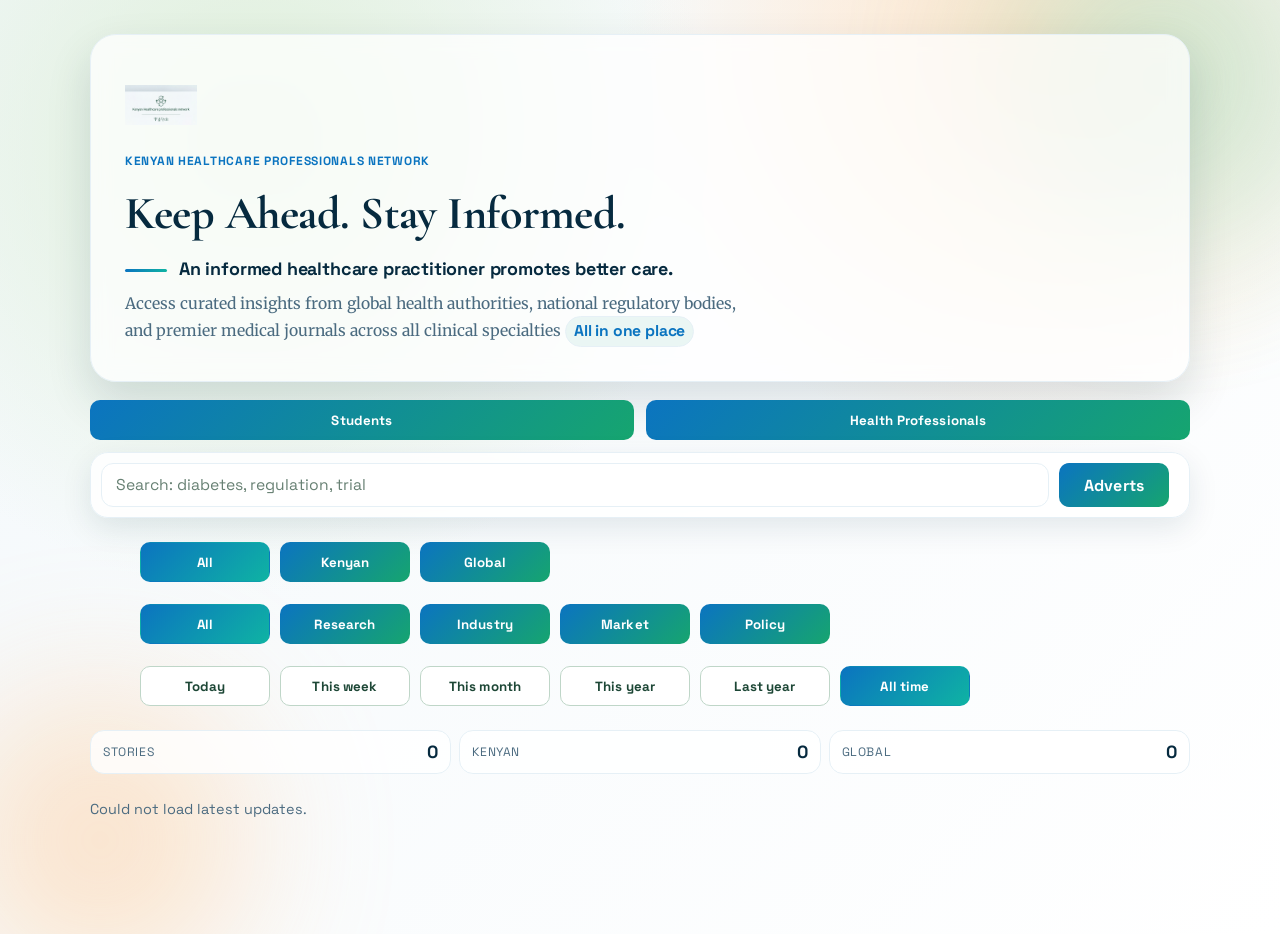
==== commit 9b482bb3: "Update branding to reflect Kenyan Healthcare Professionals Network across multiple files" ====
--- a/index.html
+++ b/index.html
@@ -4,7 +4,7 @@
     <meta charset="UTF-8" />
     <meta name="viewport" content="width=device-width, initial-scale=1.0" />
     <meta name="google-site-verification" content="-vKvIBFCNK1CF0ZwNQmNZYf9mYowX4U1xQOjuagtG-M" />
-    <title>Kenyan Pharmacists Professional Network</title>
+    <title>Kenyan Healthcare Professionals Network</title>
     <link rel="preconnect" href="https://fonts.googleapis.com" />
     <link rel="preconnect" href="https://fonts.gstatic.com" crossorigin />
     <link rel="stylesheet" href="https://fonts.googleapis.com/css2?family=Space+Grotesk:wght@400;500;700&family=Merriweather:wght@400;700&family=Cormorant+Garamond:wght@600;700&display=swap" />
@@ -27,13 +27,13 @@
 
     <header class="hero reveal-block">
       <div class="site-brand" aria-label="Site brand">
-        <img class="site-brand-logo" src="logo/logo.png" alt="Kenyan Pharmacists Professional Network logo" width="48" height="48" />
+        <img class="site-brand-logo" src="logo/logo.png" alt="Kenyan Healthcare Professionals Network logo" width="48" height="48" />
       </div>
-      <p class="hero-kicker">Kenyan Pharmacists Professional Network</p>
+      <p class="hero-kicker">Kenyan Healthcare Professionals Network</p>
       <h1>Keep Ahead. Stay Informed.</h1>
-      <h2>An Informed Pharmacist is a Leading Pharmacist.</h2>
+      <h2>An informed healthcare practitioner promotes better care.</h2>
       <p class="hero-text">
-        Access curated insights from the Pharmacy and Poisons Board (PPB), Pharmaceutical Society of Kenya (PSK), Kenya Medical Association (KMA), WHO, leading global pharmaceutical companies, and top pharmacy research journals.<span class="hero-highlight">All in one place</span>
+        Access curated insights from global health authorities, national regulatory bodies, and premier medical journals across all clinical specialties<span class="hero-highlight">All in one place</span>
       </p>
 
     </header>
@@ -71,7 +71,7 @@
         </div>
       </section>
 
-      <section class="student-entry" aria-label="Pharmacist resources">
+      <section class="student-entry" aria-label="Health professional resources">
         <button
           id="pharmacistsToggleBtn"
           class="btn btn-students"
@@ -79,11 +79,11 @@
           aria-expanded="false"
           aria-controls="pharmacistsPanel"
         >
-          Pharmacists
+          Health Professionals
         </button>
 
         <div id="pharmacistsPanel" class="students-panel" hidden>
-          <p class="students-kicker">Pharmacist quick links</p>
+          <p class="students-kicker">Health professional quick links</p>
           <div class="students-grid">
             <a class="students-link" href="https://psk.or.ke" target="_blank" rel="noopener noreferrer">
               <span class="students-title">Pharmaceutical Society of Kenya (PSK)</span>
